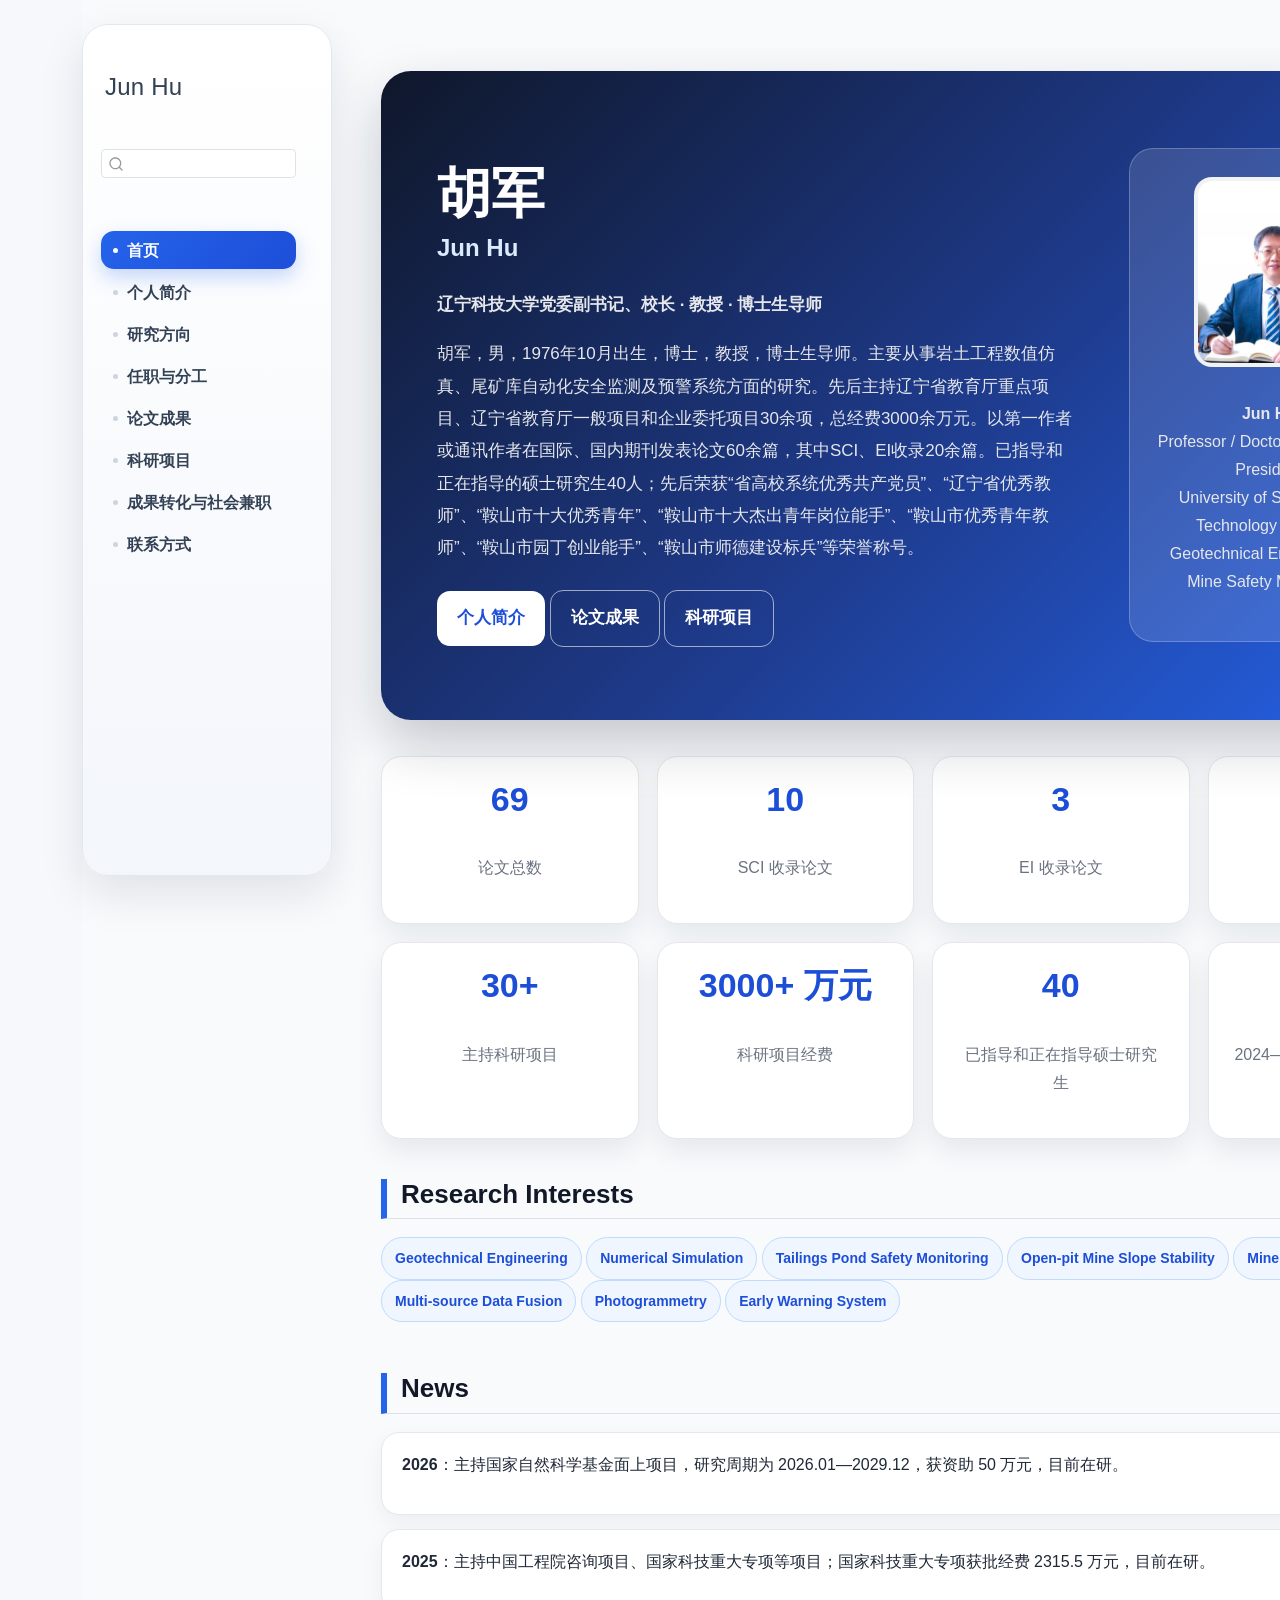
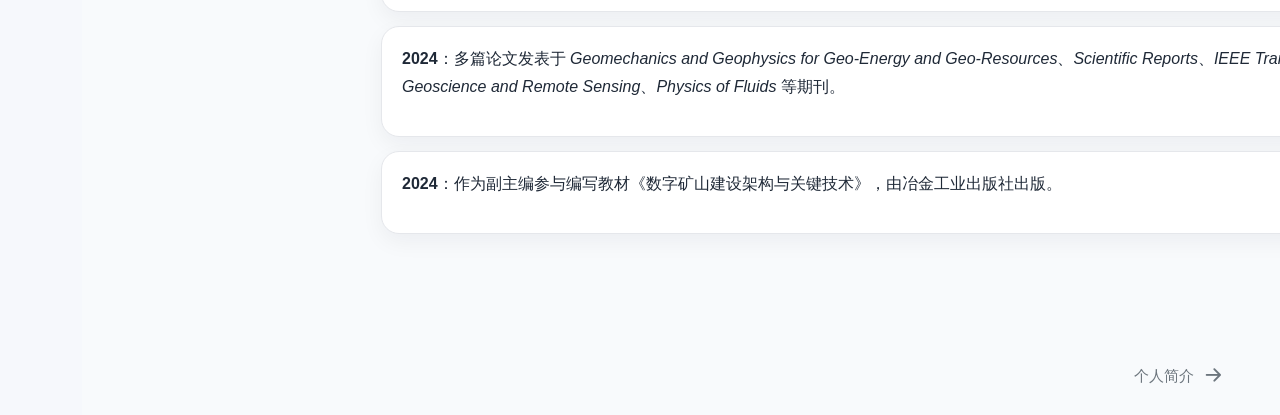
==== docs/index.html @ ea0bb4a6 "Fix docs folder" ====
<!DOCTYPE html>
<html xmlns="http://www.w3.org/1999/xhtml" lang="en" xml:lang="en"><head>

<meta charset="utf-8">
<meta name="generator" content="quarto-1.9.38">

<meta name="viewport" content="width=device-width, initial-scale=1.0, user-scalable=yes">


<title>首页 – Jun Hu</title>
<style>
/* Default styles provided by pandoc.
** See https://pandoc.org/MANUAL.html#variables-for-html for config info.
*/
code{white-space: pre-wrap;}
span.smallcaps{font-variant: small-caps;}
div.columns{display: flex; gap: min(4vw, 1.5em);}
div.column{flex: auto; overflow-x: auto;}
div.hanging-indent{margin-left: 1.5em; text-indent: -1.5em;}
ul.task-list{list-style: none;}
ul.task-list li input[type="checkbox"] {
  width: 0.8em;
  margin: 0 0.8em 0.2em -1em; /* quarto-specific, see https://github.com/quarto-dev/quarto-cli/issues/4556 */ 
  vertical-align: middle;
}
</style>


<script src="site_libs/quarto-nav/quarto-nav.js"></script>
<script src="site_libs/quarto-nav/headroom.min.js"></script>
<script src="site_libs/clipboard/clipboard.min.js"></script>
<script src="site_libs/quarto-search/autocomplete.umd.js"></script>
<script src="site_libs/quarto-search/fuse.min.js"></script>
<script src="site_libs/quarto-search/quarto-search.js"></script>
<meta name="quarto:offset" content="./">
<link href="./about.html" rel="next">
<script src="site_libs/quarto-html/quarto.js" type="module"></script>
<script src="site_libs/quarto-html/tabsets/tabsets.js" type="module"></script>
<script src="site_libs/quarto-html/popper.min.js"></script>
<script src="site_libs/quarto-html/tippy.umd.min.js"></script>
<script src="site_libs/quarto-html/anchor.min.js"></script>
<link href="site_libs/quarto-html/tippy.css" rel="stylesheet">
<link href="site_libs/quarto-html/quarto-syntax-highlighting-15634bcf2e68342d4ad2dfa704d543f6.css" rel="stylesheet" id="quarto-text-highlighting-styles">
<script src="site_libs/bootstrap/bootstrap.min.js"></script>
<link href="site_libs/bootstrap/bootstrap-icons.css" rel="stylesheet">
<link href="site_libs/bootstrap/bootstrap-787e033c7b6f65c9dfccb6078e5d2d34.min.css" rel="stylesheet" append-hash="true" id="quarto-bootstrap" data-mode="light">
<script id="quarto-search-options" type="application/json">{
  "location": "sidebar",
  "copy-button": false,
  "collapse-after": 3,
  "panel-placement": "start",
  "type": "textbox",
  "limit": 50,
  "keyboard-shortcut": [
    "f",
    "/",
    "s"
  ],
  "show-item-context": false,
  "language": {
    "search-no-results-text": "No results",
    "search-matching-documents-text": "matching documents",
    "search-copy-link-title": "Copy link to search",
    "search-hide-matches-text": "Hide additional matches",
    "search-more-match-text": "more match in this document",
    "search-more-matches-text": "more matches in this document",
    "search-clear-button-title": "Clear",
    "search-text-placeholder": "",
    "search-detached-cancel-button-title": "Cancel",
    "search-submit-button-title": "Submit",
    "search-label": "Search"
  }
}</script>
<style>html{ scroll-behavior: smooth; }</style>


<link rel="stylesheet" href="styles.css">
</head>

<body class="nav-sidebar docked fullcontent quarto-light">

<div id="quarto-search-results"></div>
  <header id="quarto-header" class="headroom fixed-top">
  <nav class="quarto-secondary-nav">
    <div class="container-fluid d-flex">
      <button type="button" class="quarto-btn-toggle btn" data-bs-toggle="collapse" role="button" data-bs-target=".quarto-sidebar-collapse-item" aria-controls="quarto-sidebar" aria-expanded="false" aria-label="Toggle sidebar navigation" onclick="if (window.quartoToggleHeadroom) { window.quartoToggleHeadroom(); }">
        <i class="bi bi-layout-text-sidebar-reverse"></i>
      </button>
        <nav class="quarto-page-breadcrumbs" aria-label="breadcrumb"><ol class="breadcrumb"><li class="breadcrumb-item"><a href="./index.html">首页</a></li></ol></nav>
        <a class="flex-grow-1" role="navigation" data-bs-toggle="collapse" data-bs-target=".quarto-sidebar-collapse-item" aria-controls="quarto-sidebar" aria-expanded="false" aria-label="Toggle sidebar navigation" onclick="if (window.quartoToggleHeadroom) { window.quartoToggleHeadroom(); }">      
        </a>
      <button type="button" class="btn quarto-search-button" aria-label="Search" onclick="window.quartoOpenSearch();">
        <i class="bi bi-search"></i>
      </button>
    </div>
  </nav>
</header>
<!-- content -->
<div id="quarto-content" class="quarto-container page-columns page-rows-contents page-layout-article">
<!-- sidebar -->
  <nav id="quarto-sidebar" class="sidebar collapse collapse-horizontal quarto-sidebar-collapse-item sidebar-navigation docked overflow-auto">
    <div class="pt-lg-2 mt-2 text-left sidebar-header">
    <div class="sidebar-title mb-0 py-0">
      <a href="./">Jun Hu</a> 
    </div>
      </div>
        <div class="mt-2 flex-shrink-0 align-items-center">
        <div class="sidebar-search">
        <div id="quarto-search" class="" title="Search"></div>
        </div>
        </div>
    <div class="sidebar-menu-container"> 
    <ul class="list-unstyled mt-1">
        <li class="sidebar-item">
  <div class="sidebar-item-container"> 
  <a href="./index.html" class="sidebar-item-text sidebar-link active">
 <span class="menu-text">首页</span></a>
  </div>
</li>
        <li class="sidebar-item">
  <div class="sidebar-item-container"> 
  <a href="./about.html" class="sidebar-item-text sidebar-link">
 <span class="menu-text">个人简介</span></a>
  </div>
</li>
        <li class="sidebar-item">
  <div class="sidebar-item-container"> 
  <a href="./research.html" class="sidebar-item-text sidebar-link">
 <span class="menu-text">研究方向</span></a>
  </div>
</li>
        <li class="sidebar-item">
  <div class="sidebar-item-container"> 
  <a href="./education.html" class="sidebar-item-text sidebar-link">
 <span class="menu-text">任职与分工</span></a>
  </div>
</li>
        <li class="sidebar-item">
  <div class="sidebar-item-container"> 
  <a href="./publications.html" class="sidebar-item-text sidebar-link">
 <span class="menu-text">论文成果</span></a>
  </div>
</li>
        <li class="sidebar-item">
  <div class="sidebar-item-container"> 
  <a href="./projects.html" class="sidebar-item-text sidebar-link">
 <span class="menu-text">科研项目</span></a>
  </div>
</li>
        <li class="sidebar-item">
  <div class="sidebar-item-container"> 
  <a href="./service.html" class="sidebar-item-text sidebar-link">
 <span class="menu-text">成果转化与社会兼职</span></a>
  </div>
</li>
        <li class="sidebar-item">
  <div class="sidebar-item-container"> 
  <a href="./contact.html" class="sidebar-item-text sidebar-link">
 <span class="menu-text">联系方式</span></a>
  </div>
</li>
    </ul>
    </div>
</nav>
<div id="quarto-sidebar-glass" class="quarto-sidebar-collapse-item" data-bs-toggle="collapse" data-bs-target=".quarto-sidebar-collapse-item"></div>
<!-- margin-sidebar -->
    
<!-- main -->
<main class="content" id="quarto-document-content">

<header id="title-block-header" class="quarto-title-block default">
<div class="quarto-title">
<h1 class="title">首页</h1>
</div>



<div class="quarto-title-meta">

    
  
    
  </div>
  


</header>


<div class="home-hero">
<section id="胡军" class="level1 home-left">
<h1>胡军</h1>
<section id="jun-hu" class="level2">
<h2 class="anchored" data-anchor-id="jun-hu">Jun Hu</h2>
<p><strong>辽宁科技大学党委副书记、校长 · 教授 · 博士生导师</strong></p>
<p>胡军，男，1976年10月出生，博士，教授，博士生导师。主要从事岩土工程数值仿真、尾矿库自动化安全监测及预警系统方面的研究。先后主持辽宁省教育厅重点项目、辽宁省教育厅一般项目和企业委托项目30余项，总经费3000余万元。以第一作者或通讯作者在国际、国内期刊发表论文60余篇，其中SCI、EI收录20余篇。已指导和正在指导的硕士研究生40人；先后荣获“省高校系统优秀共产党员”、“辽宁省优秀教师”、“鞍山市十大优秀青年”、“鞍山市十大杰出青年岗位能手”、“鞍山市优秀青年教师”、“鞍山市园丁创业能手”、“鞍山市师德建设标兵”等荣誉称号。</p>
<div class="home-buttons">
<p><a href="./about.html" class="btn-main">个人简介</a> <a href="./publications.html" class="btn-light">论文成果</a> <a href="./projects.html" class="btn-light">科研项目</a></p>
</div>
</section>
</section>
<div class="home-right">
<p><img class="profile-img" src="images/profile.png" alt="Jun Hu" onerror="this.style.display='none'; document.querySelector('.avatar-fallback').style.display='flex';"></p>
<div class="avatar-fallback">
胡
</div>
<p><strong>Jun Hu</strong><br>
Professor / Doctoral Supervisor<br>
President<br>
University of Science and Technology Liaoning<br>
Geotechnical Engineering &amp; Mine Safety Monitoring</p>
</div>
</div>
<div class="stats-grid">
<div class="stat-card">
<p><strong>69</strong><br>
论文总数</p>
</div>
<div class="stat-card">
<p><strong>10</strong><br>
SCI 收录论文</p>
</div>
<div class="stat-card">
<p><strong>3</strong><br>
EI 收录论文</p>
</div>
<div class="stat-card">
<p><strong>46</strong><br>
中文核心论文</p>
</div>
<div class="stat-card">
<p><strong>30+</strong><br>
主持科研项目</p>
</div>
<div class="stat-card">
<p><strong>3000+ 万元</strong><br>
科研项目经费</p>
</div>
<div class="stat-card">
<p><strong>40</strong><br>
已指导和正在指导硕士研究生</p>
</div>
<div class="stat-card">
<p><strong>4</strong><br>
2024—2025 代表性高水平论文成果</p>
</div>
</div>
<section id="research-interests" class="level2">
<h2 class="anchored" data-anchor-id="research-interests">Research Interests</h2>
<div class="tag-box">
<p><span>Geotechnical Engineering</span> <span>Numerical Simulation</span> <span>Tailings Pond Safety Monitoring</span> <span>Open-pit Mine Slope Stability</span> <span>Mine Safety Engineering</span> <span>Multi-source Data Fusion</span> <span>Photogrammetry</span> <span>Early Warning System</span></p>
</div>
</section>
<section id="news" class="level2">
<h2 class="anchored" data-anchor-id="news">News</h2>
<div class="news-card">
<p><strong>2026</strong>：主持国家自然科学基金面上项目，研究周期为 2026.01—2029.12，获资助 50 万元，目前在研。</p>
</div>
<div class="news-card">
<p><strong>2025</strong>：主持中国工程院咨询项目、国家科技重大专项等项目；国家科技重大专项获批经费 2315.5 万元，目前在研。</p>
</div>
<div class="news-card">
<p><strong>2024</strong>：多篇论文发表于 <em>Geomechanics and Geophysics for Geo-Energy and Geo-Resources</em>、<em>Scientific Reports</em>、<em>IEEE Transactions on Geoscience and Remote Sensing</em>、<em>Physics of Fluids</em> 等期刊。</p>
</div>
<div class="news-card">
<p><strong>2024</strong>：作为副主编参与编写教材《数字矿山建设架构与关键技术》，由冶金工业出版社出版。</p>
</div>


</section>

</main> <!-- /main -->
<script id="quarto-html-after-body" type="application/javascript">
  window.document.addEventListener("DOMContentLoaded", function (event) {
    const icon = "";
    const anchorJS = new window.AnchorJS();
    anchorJS.options = {
      placement: 'right',
      icon: icon
    };
    anchorJS.add('.anchored');
    const isCodeAnnotation = (el) => {
      for (const clz of el.classList) {
        if (clz.startsWith('code-annotation-')) {                     
          return true;
        }
      }
      return false;
    }
    const onCopySuccess = function(e) {
      // button target
      const button = e.trigger;
      // don't keep focus
      button.blur();
      // flash "checked"
      button.classList.add('code-copy-button-checked');
      var currentTitle = button.getAttribute("title");
      button.setAttribute("title", "Copied!");
      let tooltip;
      if (window.bootstrap) {
        button.setAttribute("data-bs-toggle", "tooltip");
        button.setAttribute("data-bs-placement", "left");
        button.setAttribute("data-bs-title", "Copied!");
        tooltip = new bootstrap.Tooltip(button, 
          { trigger: "manual", 
            customClass: "code-copy-button-tooltip",
            offset: [0, -8]});
        tooltip.show();    
      }
      setTimeout(function() {
        if (tooltip) {
          tooltip.hide();
          button.removeAttribute("data-bs-title");
          button.removeAttribute("data-bs-toggle");
          button.removeAttribute("data-bs-placement");
        }
        button.setAttribute("title", currentTitle);
        button.classList.remove('code-copy-button-checked');
      }, 1000);
      // clear code selection
      e.clearSelection();
    }
    const getTextToCopy = function(trigger) {
      const outerScaffold = trigger.parentElement.cloneNode(true);
      const codeEl = outerScaffold.querySelector('code');
      for (const childEl of codeEl.children) {
        if (isCodeAnnotation(childEl)) {
          childEl.remove();
        }
      }
      return codeEl.innerText;
    }
    const clipboard = new window.ClipboardJS('.code-copy-button:not([data-in-quarto-modal])', {
      text: getTextToCopy
    });
    clipboard.on('success', onCopySuccess);
    if (window.document.getElementById('quarto-embedded-source-code-modal')) {
      const clipboardModal = new window.ClipboardJS('.code-copy-button[data-in-quarto-modal]', {
        text: getTextToCopy,
        container: window.document.getElementById('quarto-embedded-source-code-modal')
      });
      clipboardModal.on('success', onCopySuccess);
    }
      var localhostRegex = new RegExp(/^(?:http|https):\/\/localhost\:?[0-9]*\//);
      var mailtoRegex = new RegExp(/^mailto:/);
        var filterRegex = new RegExp("https:\/\/lzp-lkd\.github\.io\/");
      var isInternal = (href) => {
          return filterRegex.test(href) || localhostRegex.test(href) || mailtoRegex.test(href);
      }
      // Inspect non-navigation links and adorn them if external
     var links = window.document.querySelectorAll('a[href]:not(.nav-link):not(.navbar-brand):not(.toc-action):not(.sidebar-link):not(.sidebar-item-toggle):not(.pagination-link):not(.no-external):not([aria-hidden]):not(.dropdown-item):not(.quarto-navigation-tool):not(.about-link)');
      for (var i=0; i<links.length; i++) {
        const link = links[i];
        if (!isInternal(link.href)) {
          // undo the damage that might have been done by quarto-nav.js in the case of
          // links that we want to consider external
          if (link.dataset.originalHref !== undefined) {
            link.href = link.dataset.originalHref;
          }
        }
      }
    function tippyHover(el, contentFn, onTriggerFn, onUntriggerFn) {
      const config = {
        allowHTML: true,
        maxWidth: 500,
        delay: 100,
        arrow: false,
        appendTo: function(el) {
            return el.parentElement;
        },
        interactive: true,
        interactiveBorder: 10,
        theme: 'quarto',
        placement: 'bottom-start',
      };
      if (contentFn) {
        config.content = contentFn;
      }
      if (onTriggerFn) {
        config.onTrigger = onTriggerFn;
      }
      if (onUntriggerFn) {
        config.onUntrigger = onUntriggerFn;
      }
      window.tippy(el, config); 
    }
    const noterefs = window.document.querySelectorAll('a[role="doc-noteref"]');
    for (var i=0; i<noterefs.length; i++) {
      const ref = noterefs[i];
      tippyHover(ref, function() {
        // use id or data attribute instead here
        let href = ref.getAttribute('data-footnote-href') || ref.getAttribute('href');
        try { href = new URL(href).hash; } catch {}
        const id = href.replace(/^#\/?/, "");
        const note = window.document.getElementById(id);
        if (note) {
          return note.innerHTML;
        } else {
          return "";
        }
      });
    }
    const xrefs = window.document.querySelectorAll('a.quarto-xref');
    const processXRef = (id, note) => {
      // Strip column container classes
      const stripColumnClz = (el) => {
        el.classList.remove("page-full", "page-columns");
        if (el.children) {
          for (const child of el.children) {
            stripColumnClz(child);
          }
        }
      }
      stripColumnClz(note)
      if (id === null || id.startsWith('sec-')) {
        // Special case sections, only their first couple elements
        const container = document.createElement("div");
        if (note.children && note.children.length > 2) {
          container.appendChild(note.children[0].cloneNode(true));
          for (let i = 1; i < note.children.length; i++) {
            const child = note.children[i];
            if (child.tagName === "P" && child.innerText === "") {
              continue;
            } else {
              container.appendChild(child.cloneNode(true));
              break;
            }
          }
          if (window.Quarto?.typesetMath) {
            window.Quarto.typesetMath(container);
          }
          return container.innerHTML
        } else {
          if (window.Quarto?.typesetMath) {
            window.Quarto.typesetMath(note);
          }
          return note.innerHTML;
        }
      } else {
        // Remove any anchor links if they are present
        const anchorLink = note.querySelector('a.anchorjs-link');
        if (anchorLink) {
          anchorLink.remove();
        }
        if (window.Quarto?.typesetMath) {
          window.Quarto.typesetMath(note);
        }
        if (note.classList.contains("callout")) {
          return note.outerHTML;
        } else {
          return note.innerHTML;
        }
      }
    }
    for (var i=0; i<xrefs.length; i++) {
      const xref = xrefs[i];
      tippyHover(xref, undefined, function(instance) {
        instance.disable();
        let url = xref.getAttribute('href');
        let hash = undefined; 
        if (url.startsWith('#')) {
          hash = url;
        } else {
          try { hash = new URL(url).hash; } catch {}
        }
        if (hash) {
          const id = hash.replace(/^#\/?/, "");
          const note = window.document.getElementById(id);
          if (note !== null) {
            try {
              const html = processXRef(id, note.cloneNode(true));
              instance.setContent(html);
            } finally {
              instance.enable();
              instance.show();
            }
          } else {
            // See if we can fetch this
            fetch(url.split('#')[0])
            .then(res => res.text())
            .then(html => {
              const parser = new DOMParser();
              const htmlDoc = parser.parseFromString(html, "text/html");
              const note = htmlDoc.getElementById(id);
              if (note !== null) {
                const html = processXRef(id, note);
                instance.setContent(html);
              } 
            }).finally(() => {
              instance.enable();
              instance.show();
            });
          }
        } else {
          // See if we can fetch a full url (with no hash to target)
          // This is a special case and we should probably do some content thinning / targeting
          fetch(url)
          .then(res => res.text())
          .then(html => {
            const parser = new DOMParser();
            const htmlDoc = parser.parseFromString(html, "text/html");
            const note = htmlDoc.querySelector('main.content');
            if (note !== null) {
              // This should only happen for chapter cross references
              // (since there is no id in the URL)
              // remove the first header
              if (note.children.length > 0 && note.children[0].tagName === "HEADER") {
                note.children[0].remove();
              }
              const html = processXRef(null, note);
              instance.setContent(html);
            } 
          }).finally(() => {
            instance.enable();
            instance.show();
          });
        }
      }, function(instance) {
      });
    }
        let selectedAnnoteEl;
        const selectorForAnnotation = ( cell, annotation) => {
          let cellAttr = 'data-code-cell="' + cell + '"';
          let lineAttr = 'data-code-annotation="' +  annotation + '"';
          const selector = 'span[' + cellAttr + '][' + lineAttr + ']';
          return selector;
        }
        const selectCodeLines = (annoteEl) => {
          const doc = window.document;
          const targetCell = annoteEl.getAttribute("data-target-cell");
          const targetAnnotation = annoteEl.getAttribute("data-target-annotation");
          const annoteSpan = window.document.querySelector(selectorForAnnotation(targetCell, targetAnnotation));
          const lines = annoteSpan.getAttribute("data-code-lines").split(",");
          const lineIds = lines.map((line) => {
            return targetCell + "-" + line;
          })
          let top = null;
          let height = null;
          let parent = null;
          if (lineIds.length > 0) {
              //compute the position of the single el (top and bottom and make a div)
              const el = window.document.getElementById(lineIds[0]);
              top = el.offsetTop;
              height = el.offsetHeight;
              parent = el.parentElement.parentElement;
            if (lineIds.length > 1) {
              const lastEl = window.document.getElementById(lineIds[lineIds.length - 1]);
              const bottom = lastEl.offsetTop + lastEl.offsetHeight;
              height = bottom - top;
            }
            if (top !== null && height !== null && parent !== null) {
              // cook up a div (if necessary) and position it 
              let div = window.document.getElementById("code-annotation-line-highlight");
              if (div === null) {
                div = window.document.createElement("div");
                div.setAttribute("id", "code-annotation-line-highlight");
                div.style.position = 'absolute';
                parent.appendChild(div);
              }
              div.style.top = top - 2 + "px";
              div.style.height = height + 4 + "px";
              div.style.left = 0;
              let gutterDiv = window.document.getElementById("code-annotation-line-highlight-gutter");
              if (gutterDiv === null) {
                gutterDiv = window.document.createElement("div");
                gutterDiv.setAttribute("id", "code-annotation-line-highlight-gutter");
                gutterDiv.style.position = 'absolute';
                const codeCell = window.document.getElementById(targetCell);
                const gutter = codeCell.querySelector('.code-annotation-gutter');
                gutter.appendChild(gutterDiv);
              }
              gutterDiv.style.top = top - 2 + "px";
              gutterDiv.style.height = height + 4 + "px";
            }
            selectedAnnoteEl = annoteEl;
          }
        };
        const unselectCodeLines = () => {
          const elementsIds = ["code-annotation-line-highlight", "code-annotation-line-highlight-gutter"];
          elementsIds.forEach((elId) => {
            const div = window.document.getElementById(elId);
            if (div) {
              div.remove();
            }
          });
          selectedAnnoteEl = undefined;
        };
          // Handle positioning of the toggle
      window.addEventListener(
        "resize",
        throttle(() => {
          elRect = undefined;
          if (selectedAnnoteEl) {
            selectCodeLines(selectedAnnoteEl);
          }
        }, 10)
      );
      function throttle(fn, ms) {
      let throttle = false;
      let timer;
        return (...args) => {
          if(!throttle) { // first call gets through
              fn.apply(this, args);
              throttle = true;
          } else { // all the others get throttled
              if(timer) clearTimeout(timer); // cancel #2
              timer = setTimeout(() => {
                fn.apply(this, args);
                timer = throttle = false;
              }, ms);
          }
        };
      }
        // Attach click handler to the DT
        const annoteDls = window.document.querySelectorAll('dt[data-target-cell]');
        for (const annoteDlNode of annoteDls) {
          annoteDlNode.addEventListener('click', (event) => {
            const clickedEl = event.target;
            if (clickedEl !== selectedAnnoteEl) {
              unselectCodeLines();
              const activeEl = window.document.querySelector('dt[data-target-cell].code-annotation-active');
              if (activeEl) {
                activeEl.classList.remove('code-annotation-active');
              }
              selectCodeLines(clickedEl);
              clickedEl.classList.add('code-annotation-active');
            } else {
              // Unselect the line
              unselectCodeLines();
              clickedEl.classList.remove('code-annotation-active');
            }
          });
        }
    const findCites = (el) => {
      const parentEl = el.parentElement;
      if (parentEl) {
        const cites = parentEl.dataset.cites;
        if (cites) {
          return {
            el,
            cites: cites.split(' ')
          };
        } else {
          return findCites(el.parentElement)
        }
      } else {
        return undefined;
      }
    };
    var bibliorefs = window.document.querySelectorAll('a[role="doc-biblioref"]');
    for (var i=0; i<bibliorefs.length; i++) {
      const ref = bibliorefs[i];
      const citeInfo = findCites(ref);
      if (citeInfo) {
        tippyHover(citeInfo.el, function() {
          var popup = window.document.createElement('div');
          citeInfo.cites.forEach(function(cite) {
            var citeDiv = window.document.createElement('div');
            citeDiv.classList.add('hanging-indent');
            citeDiv.classList.add('csl-entry');
            var biblioDiv = window.document.getElementById('ref-' + cite);
            if (biblioDiv) {
              citeDiv.innerHTML = biblioDiv.innerHTML;
            }
            popup.appendChild(citeDiv);
          });
          return popup.innerHTML;
        });
      }
    }
  });
  </script>
<nav class="page-navigation">
  <div class="nav-page nav-page-previous">
  </div>
  <div class="nav-page nav-page-next">
      <a href="./about.html" class="pagination-link" aria-label="个人简介">
        <span class="nav-page-text">个人简介</span> <i class="bi bi-arrow-right-short"></i>
      </a>
  </div>
</nav>
</div> <!-- /content -->




<script src="site_libs/quarto-html/zenscroll-min.js"></script>
</body></html>
---- docs/site_libs/quarto-html/tippy.css ----
.tippy-box[data-animation=fade][data-state=hidden]{opacity:0}[data-tippy-root]{max-width:calc(100vw - 10px)}.tippy-box{position:relative;background-color:#333;color:#fff;border-radius:4px;font-size:14px;line-height:1.4;white-space:normal;outline:0;transition-property:transform,visibility,opacity}.tippy-box[data-placement^=top]>.tippy-arrow{bottom:0}.tippy-box[data-placement^=top]>.tippy-arrow:before{bottom:-7px;left:0;border-width:8px 8px 0;border-top-color:initial;transform-origin:center top}.tippy-box[data-placement^=bottom]>.tippy-arrow{top:0}.tippy-box[data-placement^=bottom]>.tippy-arrow:before{top:-7px;left:0;border-width:0 8px 8px;border-bottom-color:initial;transform-origin:center bottom}.tippy-box[data-placement^=left]>.tippy-arrow{right:0}.tippy-box[data-placement^=left]>.tippy-arrow:before{border-width:8px 0 8px 8px;border-left-color:initial;right:-7px;transform-origin:center left}.tippy-box[data-placement^=right]>.tippy-arrow{left:0}.tippy-box[data-placement^=right]>.tippy-arrow:before{left:-7px;border-width:8px 8px 8px 0;border-right-color:initial;transform-origin:center right}.tippy-box[data-inertia][data-state=visible]{transition-timing-function:cubic-bezier(.54,1.5,.38,1.11)}.tippy-arrow{width:16px;height:16px;color:#333}.tippy-arrow:before{content:"";position:absolute;border-color:transparent;border-style:solid}.tippy-content{position:relative;padding:5px 9px;z-index:1}
---- docs/site_libs/quarto-html/quarto-syntax-highlighting-15634bcf2e68342d4ad2dfa704d543f6.css ----
/* quarto syntax highlight colors */
:root {
  --quarto-hl-ot-color: #003B4F;
  --quarto-hl-at-color: #657422;
  --quarto-hl-ss-color: #20794D;
  --quarto-hl-an-color: #5E5E5E;
  --quarto-hl-fu-color: #4758AB;
  --quarto-hl-st-color: #20794D;
  --quarto-hl-cf-color: #003B4F;
  --quarto-hl-op-color: #5E5E5E;
  --quarto-hl-er-color: #AD0000;
  --quarto-hl-bn-color: #AD0000;
  --quarto-hl-al-color: #AD0000;
  --quarto-hl-va-color: #111111;
  --quarto-hl-bu-color: inherit;
  --quarto-hl-ex-color: inherit;
  --quarto-hl-pp-color: #AD0000;
  --quarto-hl-in-color: #5E5E5E;
  --quarto-hl-vs-color: #20794D;
  --quarto-hl-wa-color: #5E5E5E;
  --quarto-hl-do-color: #5E5E5E;
  --quarto-hl-im-color: #00769E;
  --quarto-hl-ch-color: #20794D;
  --quarto-hl-dt-color: #AD0000;
  --quarto-hl-fl-color: #AD0000;
  --quarto-hl-co-color: #5E5E5E;
  --quarto-hl-cv-color: #5E5E5E;
  --quarto-hl-cn-color: #8f5902;
  --quarto-hl-sc-color: #5E5E5E;
  --quarto-hl-dv-color: #AD0000;
  --quarto-hl-kw-color: #003B4F;
}

/* other quarto variables */
:root {
  --quarto-font-monospace: SFMono-Regular, Menlo, Monaco, Consolas, "Liberation Mono", "Courier New", monospace;
}

/* syntax highlight based on Pandoc's rules */
pre > code.sourceCode > span {
  color: #003B4F;
}

code.sourceCode > span {
  color: #003B4F;
}

div.sourceCode,
div.sourceCode pre.sourceCode {
  color: #003B4F;
}

/* Normal */
code span {
  color: #003B4F;
}

/* Alert */
code span.al {
  color: #AD0000;
  font-style: inherit;
}

/* Annotation */
code span.an {
  color: #5E5E5E;
  font-style: inherit;
}

/* Attribute */
code span.at {
  color: #657422;
  font-style: inherit;
}

/* BaseN */
code span.bn {
  color: #AD0000;
  font-style: inherit;
}

/* BuiltIn */
code span.bu {
  font-style: inherit;
}

/* ControlFlow */
code span.cf {
  color: #003B4F;
  font-weight: bold;
  font-style: inherit;
}

/* Char */
code span.ch {
  color: #20794D;
  font-style: inherit;
}

/* Constant */
code span.cn {
  color: #8f5902;
  font-style: inherit;
}

/* Comment */
code span.co {
  color: #5E5E5E;
  font-style: inherit;
}

/* CommentVar */
code span.cv {
  color: #5E5E5E;
  font-style: italic;
}

/* Documentation */
code span.do {
  color: #5E5E5E;
  font-style: italic;
}

/* DataType */
code span.dt {
  color: #AD0000;
  font-style: inherit;
}

/* DecVal */
code span.dv {
  color: #AD0000;
  font-style: inherit;
}

/* Error */
code span.er {
  color: #AD0000;
  font-style: inherit;
}

/* Extension */
code span.ex {
  font-style: inherit;
}

/* Float */
code span.fl {
  color: #AD0000;
  font-style: inherit;
}

/* Function */
code span.fu {
  color: #4758AB;
  font-style: inherit;
}

/* Import */
code span.im {
  color: #00769E;
  font-style: inherit;
}

/* Information */
code span.in {
  color: #5E5E5E;
  font-style: inherit;
}

/* Keyword */
code span.kw {
  color: #003B4F;
  font-weight: bold;
  font-style: inherit;
}

/* Operator */
code span.op {
  color: #5E5E5E;
  font-style: inherit;
}

/* Other */
code span.ot {
  color: #003B4F;
  font-style: inherit;
}

/* Preprocessor */
code span.pp {
  color: #AD0000;
  font-style: inherit;
}

/* SpecialChar */
code span.sc {
  color: #5E5E5E;
  font-style: inherit;
}

/* SpecialString */
code span.ss {
  color: #20794D;
  font-style: inherit;
}

/* String */
code span.st {
  color: #20794D;
  font-style: inherit;
}

/* Variable */
code span.va {
  color: #111111;
  font-style: inherit;
}

/* VerbatimString */
code span.vs {
  color: #20794D;
  font-style: inherit;
}

/* Warning */
code span.wa {
  color: #5E5E5E;
  font-style: italic;
}

.prevent-inlining {
  content: "</";
}

/*# sourceMappingURL=f23921c56f73e400b49028c9186a1aa0.css.map */
---- docs/styles.css ----
body {
  background: #f8fafc;
  color: #1f2937;
  font-family: "Microsoft YaHei", "PingFang SC", Arial, sans-serif;
  line-height: 1.75;
}

.navbar {
  display: none !important;
}

.quarto-title-block {
  display: none !important;
}

#quarto-content {
  background: #f8fafc;
}

main.content {
  max-width: 1080px;
  margin-left: auto !important;
  margin-right: auto !important;
  padding: 34px 52px 70px 52px;
}

#quarto-sidebar,
.sidebar {
  background: #f3f6fb !important;
  border-right: 1px solid #e5e7eb !important;
}

.sidebar-title {
  font-size: 24px !important;
  font-weight: 850 !important;
  color: #0f172a !important;
  line-height: 1.25;
}

.sidebar-subtitle {
  font-size: 14px !important;
  color: #64748b !important;
}

.sidebar-item-text {
  font-size: 16px;
  font-weight: 650;
}

#quarto-sidebar a {
  color: #334155;
  text-decoration: none;
}

#quarto-sidebar a:hover {
  color: #2563eb;
  background: #eaf1ff;
}

#quarto-sidebar .active {
  color: #2563eb !important;
  font-weight: 800;
}

h1 {
  font-size: 34px;
  font-weight: 900;
  color: #111827;
  margin-bottom: 24px;
}

h2 {
  margin-top: 34px;
  margin-bottom: 18px;
  padding-left: 14px;
  border-left: 6px solid #2563eb;
  font-size: 26px;
  font-weight: 850;
  color: #111827;
}

h3 {
  margin-top: 24px;
  margin-bottom: 12px;
  color: #1e3a8a;
  font-size: 20px;
  font-weight: 820;
}

p {
  font-size: 16px;
}

.home-hero {
  max-width: 960px;
  margin: 0 auto 32px auto;
  padding: 46px;
  border-radius: 30px;
  background: linear-gradient(135deg, #0f172a 0%, #1e3a8a 52%, #2563eb 100%);
  color: #ffffff;
  display: grid;
  grid-template-columns: 1.45fr 0.55fr;
  gap: 36px;
  box-shadow: 0 24px 54px rgba(15, 23, 42, 0.22);
  position: relative;
  overflow: hidden;
}

.home-left,
.home-right {
  position: relative;
  z-index: 1;
}

.home-left h1 {
  color: #ffffff;
  font-size: 54px;
  border: none;
  margin-bottom: 8px;
}

.home-left h2 {
  color: #dbeafe;
  border: none;
  padding-left: 0;
  margin-top: 0;
  font-size: 24px;
}

.home-left p {
  color: #e5e7eb;
}

.home-buttons {
  margin-top: 26px;
  display: flex;
  gap: 14px;
  flex-wrap: wrap;
}

.btn-main,
.btn-light {
  display: inline-block;
  padding: 11px 20px;
  border-radius: 13px;
  font-weight: 750;
  text-decoration: none !important;
}

.btn-main {
  background: #ffffff;
  color: #1d4ed8 !important;
}

.btn-light {
  color: #ffffff !important;
  border: 1px solid rgba(255, 255, 255, 0.58);
}

.home-right {
  background: rgba(255, 255, 255, 0.13);
  border: 1px solid rgba(255, 255, 255, 0.23);
  border-radius: 24px;
  padding: 26px;
  text-align: center;
  align-self: center;
  color: #e5e7eb;
}

.profile-img {
  width: 150px;
  height: 190px;
  object-fit: cover;
  border-radius: 18px;
  border: 4px solid rgba(255, 255, 255, 0.45);
  margin-bottom: 16px;
  background: #e5e7eb;
}

.avatar-fallback {
  width: 150px;
  height: 190px;
  display: none;
  align-items: center;
  justify-content: center;
  margin: 0 auto 16px auto;
  border-radius: 18px;
  border: 4px solid rgba(255, 255, 255, 0.45);
  background: rgba(255, 255, 255, 0.16);
  font-size: 60px;
  font-weight: 900;
  color: #ffffff;
}

.stats-grid {
  max-width: 960px;
  margin: 28px auto 36px auto;
  display: grid;
  grid-template-columns: repeat(4, 1fr);
  gap: 18px;
}

.stat-card {
  background: #ffffff;
  border-radius: 20px;
  padding: 24px;
  text-align: center;
  border: 1px solid #e5e7eb;
  box-shadow: 0 12px 28px rgba(15, 23, 42, 0.08);
  color: #6b7280;
}

.stat-card strong {
  display: block;
  font-size: 34px;
  line-height: 1.1;
  color: #1d4ed8;
  margin-bottom: 8px;
}

.content-card,
.news-card,
.info-card,
.research-card,
.paper-card,
.project-card,
.contact-card,
.timeline-item,
.honor-card {
  background: #ffffff;
  border: 1px solid #e5e7eb;
  border-radius: 18px;
  box-shadow: 0 8px 22px rgba(15, 23, 42, 0.05);
}

.content-card {
  padding: 22px 24px;
}

.news-card,
.project-card,
.paper-card {
  padding: 18px 20px;
  margin: 14px 0;
}

.info-grid,
.research-grid,
.contact-grid {
  display: grid;
  grid-template-columns: repeat(2, 1fr);
  gap: 18px;
}

.info-card,
.research-card,
.contact-card {
  padding: 20px;
}

.honor-grid {
  display: grid;
  grid-template-columns: repeat(5, 1fr);
  gap: 14px;
}

.honor-card {
  padding: 18px;
  text-align: center;
  color: #1e3a8a;
}

.tag-box {
  display: flex;
  flex-wrap: wrap;
  gap: 10px;
  margin: 18px 0 28px 0;
}

.tag-box span {
  display: inline-block;
  padding: 8px 13px;
  border-radius: 999px;
  background: #eff6ff;
  color: #1d4ed8;
  border: 1px solid #bfdbfe;
  font-size: 14px;
  font-weight: 650;
}

.timeline {
  display: flex;
  flex-direction: column;
  gap: 16px;
}

.timeline-item {
  padding: 20px 22px;
  border-left: 4px solid #60a5fa;
  border-radius: 0 16px 16px 0;
}

.timeline-item h2 {
  border: none;
  padding-left: 0;
  margin-top: 0;
  font-size: 22px;
}

.timeline-time {
  color: #2563eb;
  font-weight: 800;
  margin-bottom: 6px;
}

.paper-list {
  display: flex;
  flex-direction: column;
  gap: 16px;
}

.paper-label {
  display: inline-block;
  margin-top: 10px;
  padding: 5px 11px;
  border-radius: 999px;
  background: #dcfce7;
  color: #166534;
  font-size: 13px;
  font-weight: 750;
}

.paper-label.blue {
  background: #dbeafe;
  color: #1d4ed8;
}

.paper-label.orange {
  background: #ffedd5;
  color: #c2410c;
}

.paper-label.gray {
  background: #f3f4f6;
  color: #374151;
}

.footer-note {
  text-align: center;
  color: #6b7280;
  margin-top: 42px;
  padding: 22px;
  border-top: 1px solid #e5e7eb;
}

@media (max-width: 1100px) {
  .home-hero {
    grid-template-columns: 1fr;
    padding: 34px;
  }

  .stats-grid,
  .info-grid,
  .research-grid,
  .contact-grid {
    grid-template-columns: repeat(2, 1fr);
  }

  .honor-grid {
    grid-template-columns: repeat(2, 1fr);
  }

  .home-left h1 {
    font-size: 42px;
  }
}

@media (max-width: 700px) {
  main.content {
    padding: 20px 16px 36px 16px;
  }

  .home-hero {
    padding: 26px;
    border-radius: 22px;
  }

  .stats-grid,
  .info-grid,
  .research-grid,
  .contact-grid,
  .honor-grid {
    grid-template-columns: 1fr;
  }

  .home-left h1 {
    font-size: 36px;
  }

  h1 {
    font-size: 30px;
  }

  h2 {
    font-size: 24px;
  }
}

@media (min-width: 992px) {
  :root {
    --left-blank-space: 100px;   /* 侧边栏左边留白宽度，可以改成 40px / 50px */
    --sidebar-width-custom: 220px;
  }

  /* 让左侧侧边栏不要紧贴浏览器左边 */
  #quarto-sidebar {
    left: var(--left-blank-space) !important;
    width: var(--sidebar-width-custom) !important;
    border-left: 1px solid #e5e7eb !important;
    border-radius: 0 0 18px 18px;
  }

  /* 正文区域整体向右移动，避免和侧边栏重叠 */
  #quarto-content {
    margin-left: var(--left-blank-space) !important;
  }

  /* 正文内容继续保持居中和两侧留白 */
  main.content {
    max-width: 960px;
    margin-left: auto !important;
    margin-right: auto !important;
    padding: 34px 48px 70px 48px;
  }
}

/* =========================================================
   美化左侧侧边栏 Sidebar
========================================================= */

@media (min-width: 992px) {

  :root {
    --homepage-left-gap: 56px;          /* 侧边栏左侧留白 */
    --homepage-sidebar-width: 250px;    /* 侧边栏宽度 */
    --homepage-sidebar-radius: 26px;
  }

  /* 页面整体背景 */
  body {
    background: #f6f8fc !important;
  }

  /* 侧边栏整体卡片化 */
  body.nav-sidebar.docked #quarto-sidebar {
    left: var(--homepage-left-gap) !important;
    top: 24px !important;
    bottom: 24px !important;
    width: var(--homepage-sidebar-width) !important;
    height: calc(100vh - 48px) !important;

    background: linear-gradient(180deg, #ffffff 0%, #f3f6fb 100%) !important;
    border: 1px solid #e2e8f0 !important;
    border-radius: var(--homepage-sidebar-radius) !important;
    box-shadow: 0 18px 45px rgba(15, 23, 42, 0.10) !important;

    padding: 26px 18px 22px 18px !important;
    overflow-y: auto !important;
  }

  /* 正文整体右移，防止和侧边栏重叠 */
  body.nav-sidebar.docked #quarto-content {
    margin-left: calc(var(--homepage-left-gap) + 26px) !important;
  }

  /* 侧边栏标题 */
  #quarto-sidebar .sidebar-title {
    font-size: 24px !important;
    font-weight: 900 !important;
    color: #0f172a !important;
    letter-spacing: 0.2px;
    margin-bottom: 4px !important;
    padding-left: 4px;
  }

  /* 侧边栏副标题 */
  #quarto-sidebar .sidebar-subtitle {
    font-size: 13px !important;
    color: #64748b !important;
    font-weight: 500;
    margin-bottom: 18px !important;
    padding-left: 4px;
  }

  /* 搜索框区域 */
  #quarto-sidebar .sidebar-search {
    margin-top: 18px !important;
    margin-bottom: 22px !important;
  }

  #quarto-sidebar .aa-DetachedSearchButton {
    width: 100% !important;
    height: 38px !important;
    border-radius: 14px !important;
    border: 1px solid #dbe3ef !important;
    background: #ffffff !important;
    box-shadow: 0 4px 12px rgba(15, 23, 42, 0.04) !important;
  }

  #quarto-sidebar .aa-DetachedSearchButton:hover {
    border-color: #93c5fd !important;
    box-shadow: 0 6px 16px rgba(37, 99, 235, 0.10) !important;
  }

  /* 菜单整体间距 */
  #quarto-sidebar .sidebar-menu-container {
    margin-top: 10px !important;
  }

  #quarto-sidebar .sidebar-item {
    margin: 4px 0 !important;
  }

  #quarto-sidebar .sidebar-item-container {
    margin: 2px 0 !important;
  }

  /* 普通菜单项 */
  #quarto-sidebar .sidebar-item-container a {
    display: flex !important;
    align-items: center !important;
    min-height: 38px !important;

    padding: 8px 12px !important;
    border-radius: 13px !important;

    color: #334155 !important;
    font-size: 15.5px !important;
    font-weight: 650 !important;
    text-decoration: none !important;

    transition: all 0.18s ease !important;
  }

  #quarto-sidebar .sidebar-item-container a:hover {
    background: #eaf2ff !important;
    color: #1d4ed8 !important;
    transform: translateX(3px);
  }

  /* 菜单文字 */
  #quarto-sidebar .sidebar-item-text {
    font-size: 15.5px !important;
    font-weight: 650 !important;
    line-height: 1.25 !important;
  }

  /* 当前激活菜单 */
  #quarto-sidebar .sidebar-item-container .active,
  #quarto-sidebar .sidebar-item-container a.active,
  #quarto-sidebar .sidebar-item-text.active {
    background: linear-gradient(135deg, #2563eb, #1d4ed8) !important;
    color: #ffffff !important;
    font-weight: 800 !important;
    box-shadow: 0 8px 20px rgba(37, 99, 235, 0.26) !important;
  }

  #quarto-sidebar .sidebar-item-container a.active:hover {
    transform: translateX(0);
    color: #ffffff !important;
  }

  /* 给菜单增加左侧强调线 */
  #quarto-sidebar .sidebar-item-container a::before {
    content: "";
    width: 5px;
    height: 5px;
    margin-right: 9px;
    border-radius: 50%;
    background: #cbd5e1;
    transition: all 0.18s ease;
  }

  #quarto-sidebar .sidebar-item-container a:hover::before {
    background: #2563eb;
  }

  #quarto-sidebar .sidebar-item-container a.active::before {
    background: #ffffff;
  }


  /* 侧边栏滚动条 */
  #quarto-sidebar::-webkit-scrollbar {
    width: 6px;
  }

  #quarto-sidebar::-webkit-scrollbar-thumb {
    background: #cbd5e1;
    border-radius: 999px;
  }

  #quarto-sidebar::-webkit-scrollbar-track {
    background: transparent;
  }

  /* 正文区域居中 */
  main.content {
    max-width: 980px !important;
    margin-left: auto !important;
    margin-right: auto !important;
    padding: 54px 48px 70px 48px !important;
  }
}

/* 移动端恢复正常，不强制卡片侧边栏 */
@media (max-width: 991px) {
  #quarto-sidebar {
    border-radius: 0 !important;
    box-shadow: none !important;
  }

  main.content {
    padding: 24px 18px 42px 18px !important;
  }
}
/* =========================================================
   加宽中间正文内容和首页蓝色介绍区
========================================================= */

@media (min-width: 992px) {
  :root {
    --homepage-content-width: 1180px;
  }

  /* 加宽正文整体区域 */
  main.content {
    max-width: var(--homepage-content-width) !important;
    width: var(--homepage-content-width) !important;
    margin-left: auto !important;
    margin-right: auto !important;
    padding: 54px 48px 70px 48px !important;
  }

  /* 加宽首页蓝色介绍卡片 */
  .home-hero {
    max-width: var(--homepage-content-width) !important;
    width: 100% !important;
    margin: 0 auto 36px auto !important;
    padding: 56px 56px !important;
    grid-template-columns: minmax(0, 1.75fr) 280px !important;
    gap: 52px !important;
  }

  /* 左侧文字区域更宽 */
  .home-left p {
    max-width: 820px !important;
    font-size: 17px !important;
    line-height: 1.9 !important;
  }

  /* 右侧头像卡片稍微加宽，避免英文被挤成一列 */
  .home-right {
    width: 280px !important;
    padding: 28px 26px !important;
  }

  /* 统计卡片也跟随变宽 */
  .stats-grid {
    max-width: var(--homepage-content-width) !important;
    width: 100% !important;
    margin: 32px auto 40px auto !important;
  }
}
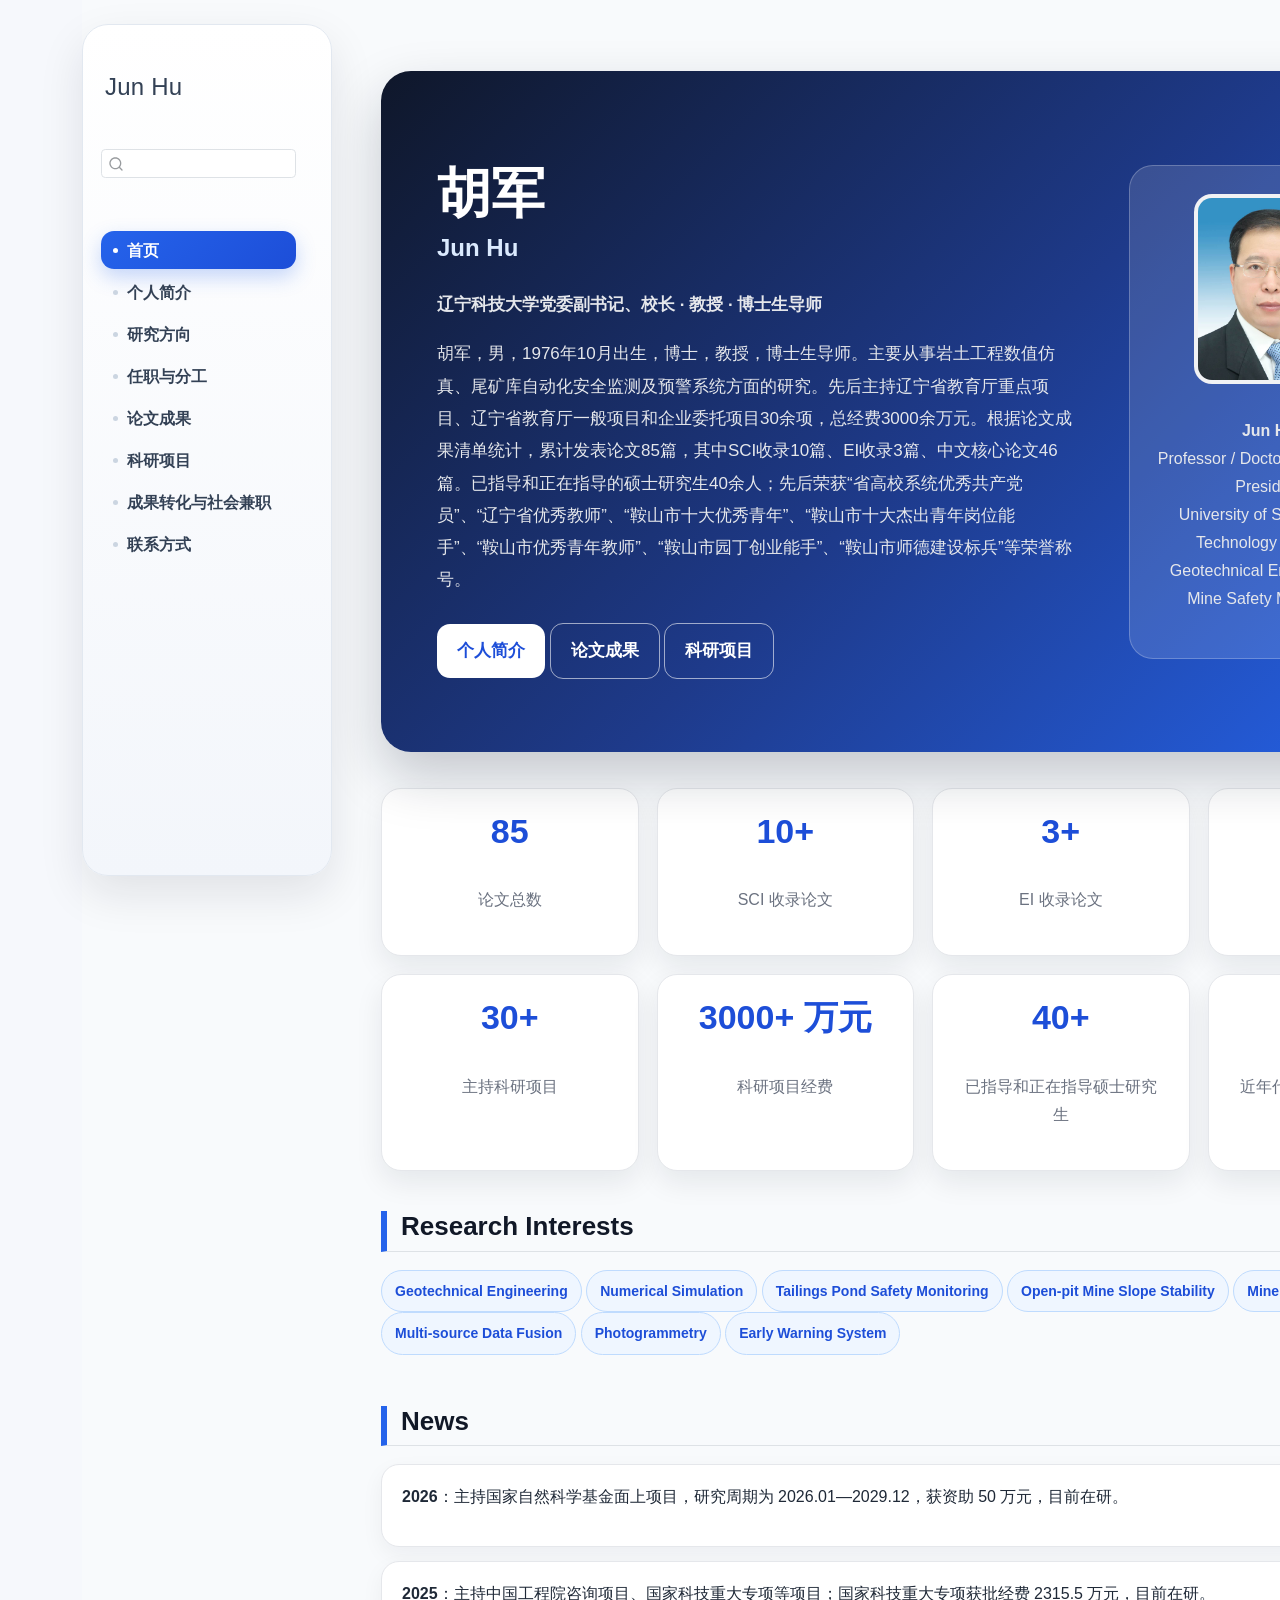
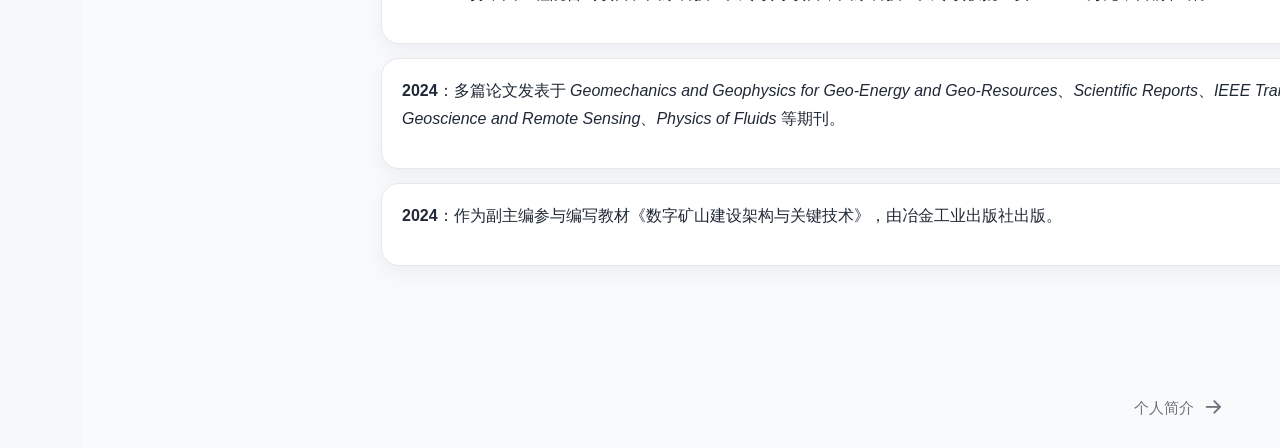
==== commit e8521e91: "update" ====
--- a/docs/index.html
+++ b/docs/index.html
@@ -193,7 +193,7 @@
 <section id="jun-hu" class="level2">
 <h2 class="anchored" data-anchor-id="jun-hu">Jun Hu</h2>
 <p><strong>辽宁科技大学党委副书记、校长 · 教授 · 博士生导师</strong></p>
-<p>胡军，男，1976年10月出生，博士，教授，博士生导师。主要从事岩土工程数值仿真、尾矿库自动化安全监测及预警系统方面的研究。先后主持辽宁省教育厅重点项目、辽宁省教育厅一般项目和企业委托项目30余项，总经费3000余万元。以第一作者或通讯作者在国际、国内期刊发表论文60余篇，其中SCI、EI收录20余篇。已指导和正在指导的硕士研究生40人；先后荣获“省高校系统优秀共产党员”、“辽宁省优秀教师”、“鞍山市十大优秀青年”、“鞍山市十大杰出青年岗位能手”、“鞍山市优秀青年教师”、“鞍山市园丁创业能手”、“鞍山市师德建设标兵”等荣誉称号。</p>
+<p>胡军，男，1976年10月出生，博士，教授，博士生导师。主要从事岩土工程数值仿真、尾矿库自动化安全监测及预警系统方面的研究。先后主持辽宁省教育厅重点项目、辽宁省教育厅一般项目和企业委托项目30余项，总经费3000余万元。根据论文成果清单统计，累计发表论文85篇，其中SCI收录10篇、EI收录3篇、中文核心论文46篇。已指导和正在指导的硕士研究生40余人；先后荣获“省高校系统优秀共产党员”、“辽宁省优秀教师”、“鞍山市十大优秀青年”、“鞍山市十大杰出青年岗位能手”、“鞍山市优秀青年教师”、“鞍山市园丁创业能手”、“鞍山市师德建设标兵”等荣誉称号。</p>
 <div class="home-buttons">
 <p><a href="./about.html" class="btn-main">个人简介</a> <a href="./publications.html" class="btn-light">论文成果</a> <a href="./projects.html" class="btn-light">科研项目</a></p>
 </div>
@@ -213,19 +213,19 @@
 </div>
 <div class="stats-grid">
 <div class="stat-card">
-<p><strong>69</strong><br>
+<p><strong>85</strong><br>
 论文总数</p>
 </div>
 <div class="stat-card">
-<p><strong>10</strong><br>
+<p><strong>10+</strong><br>
 SCI 收录论文</p>
 </div>
 <div class="stat-card">
-<p><strong>3</strong><br>
+<p><strong>3+</strong><br>
 EI 收录论文</p>
 </div>
 <div class="stat-card">
-<p><strong>46</strong><br>
+<p><strong>46+</strong><br>
 中文核心论文</p>
 </div>
 <div class="stat-card">
@@ -237,12 +237,12 @@
 科研项目经费</p>
 </div>
 <div class="stat-card">
-<p><strong>40</strong><br>
+<p><strong>40+</strong><br>
 已指导和正在指导硕士研究生</p>
 </div>
 <div class="stat-card">
-<p><strong>4</strong><br>
-2024—2025 代表性高水平论文成果</p>
+<p><strong>多篇</strong><br>
+近年代表性高水平论文成果</p>
 </div>
 </div>
 <section id="research-interests" class="level2">
